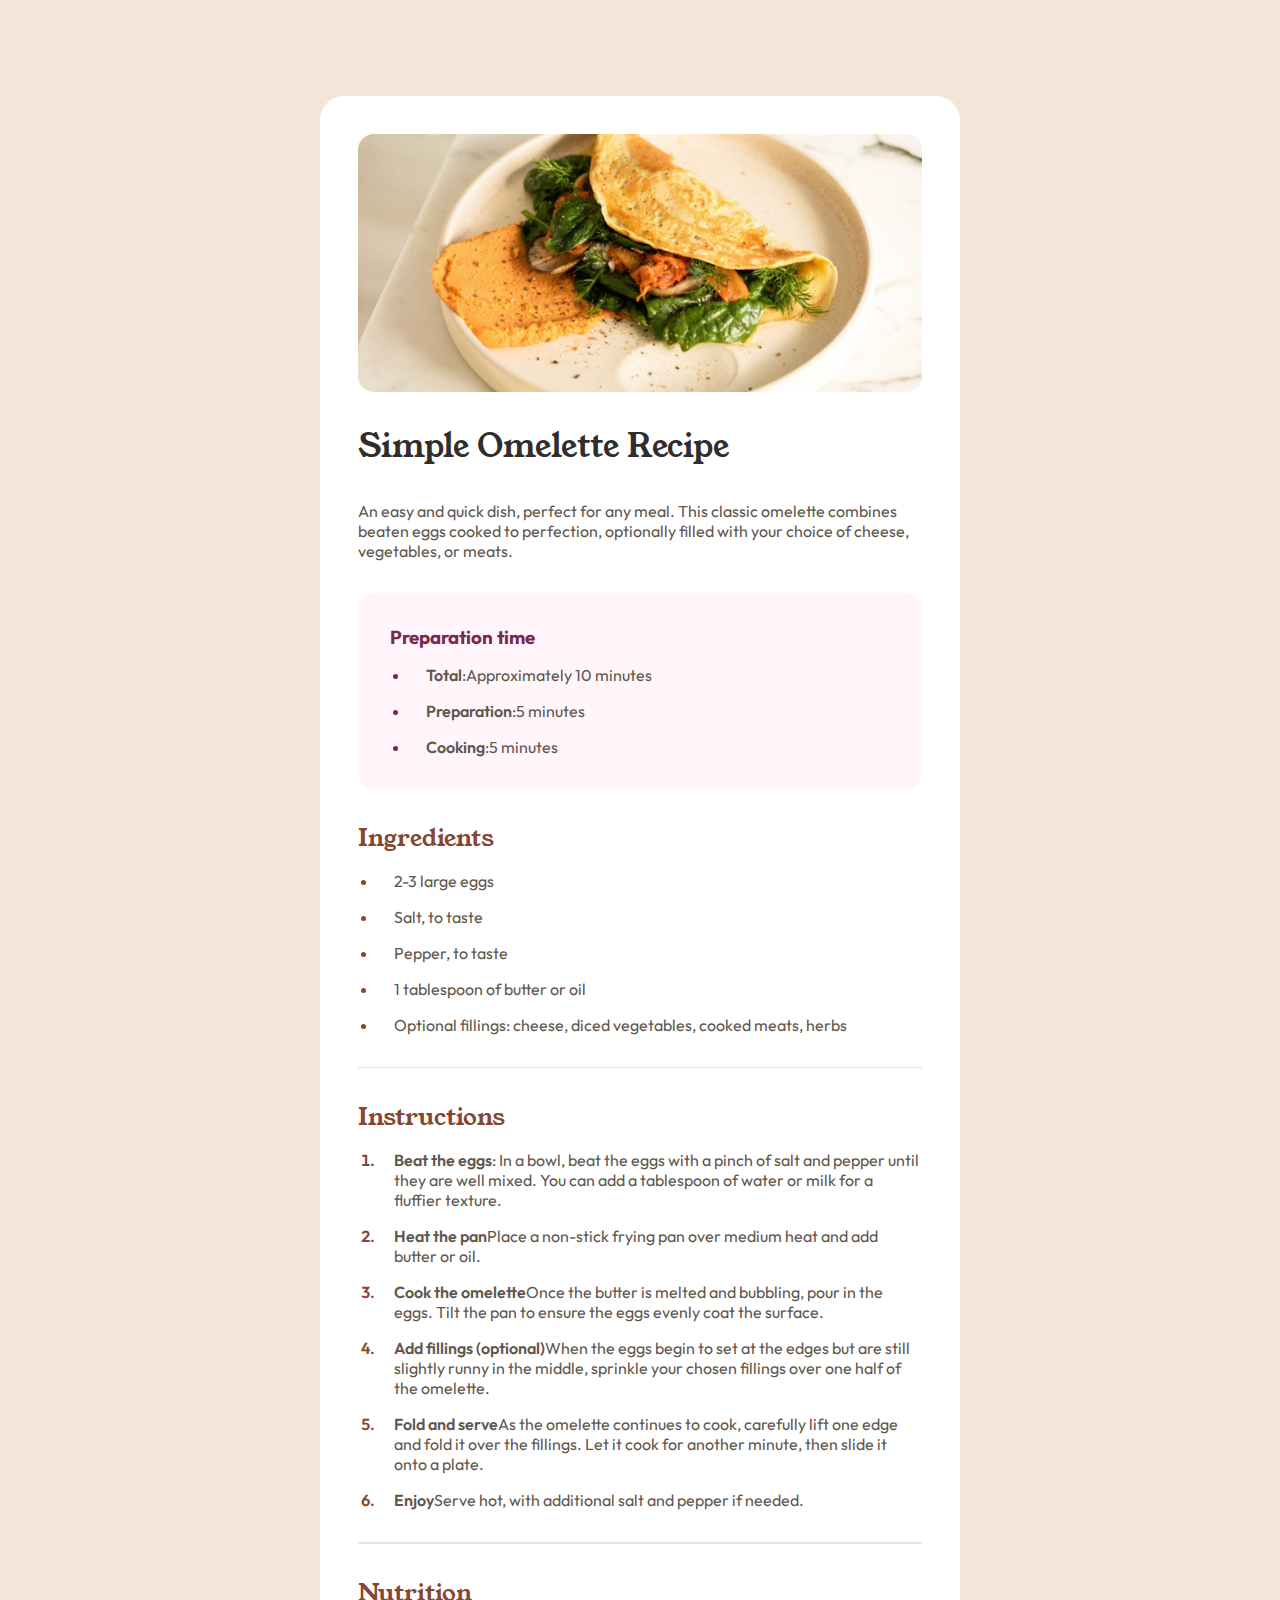
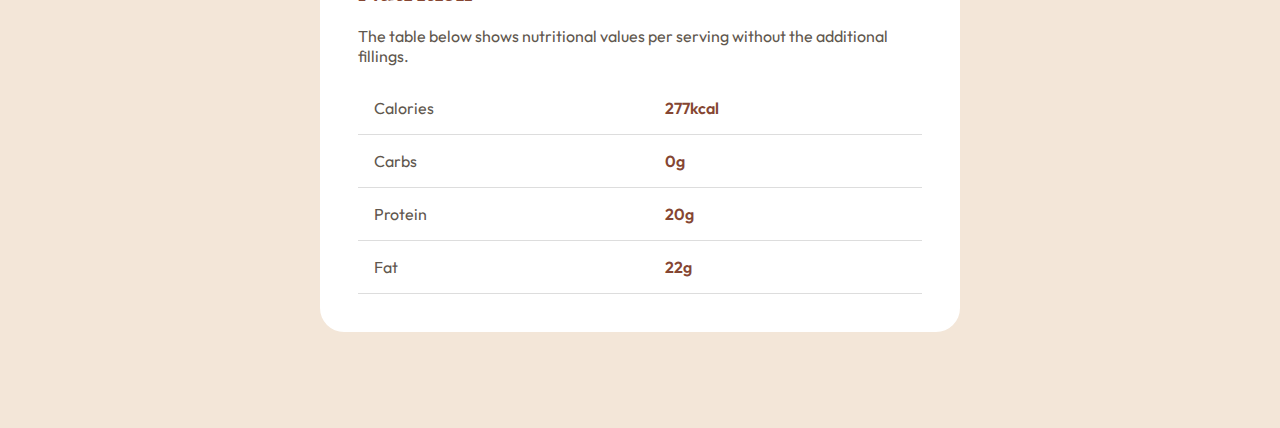
==== recipe-page-main/index.html @ 3f297e90 "CREATE : Recipe page" ====
<!DOCTYPE html>
<html lang="en">
  <head>
    <meta charset="UTF-8" />
    <meta name="viewport" content="width=device-width, initial-scale=1.0" />

    <link
      rel="icon"
      type="image/png"
      sizes="32x32"
      href="./assets/images/favicon-32x32.png"
    />

    <title>Frontend Mentor | Recipe page</title>

    <link rel="stylesheet" href="style.css" />
    <link rel="preconnect" href="https://fonts.googleapis.com" />
    <link rel="preconnect" href="https://fonts.gstatic.com" crossorigin />
    <link
      href="https://fonts.googleapis.com/css2?family=Young+Serif&display=swap"
      rel="stylesheet"
    />
    <link
      href="https://fonts.googleapis.com/css2?family=Outfit:wght@100..900&display=swap"
      rel="stylesheet"
    />
  </head>
  <body>
    <div class="container">
      <img src="./assets/images/image-omelette.jpeg" alt="image-omelette" />
      <div class="container__items">
        <h1>Simple Omelette Recipe</h1>
        <p>
          An easy and quick dish, perfect for any meal. This classic omelette
          combines beaten eggs cooked to perfection, optionally filled with your
          choice of cheese, vegetables, or meats.
        </p>
        <div class="container__items__preparation_time">
          <h3>Preparation time</h3>
          <ul>
            <li><span>Total</span>:Approximately 10 minutes</li>
            <li><span>Preparation</span>:5 minutes</li>
            <li><span>Cooking</span>:5 minutes</li>
          </ul>
        </div>
        <div class="container__items__ingredients">
          <h2>Ingredients</h2>
          <ul>
            <li>2-3 large eggs</li>
            <li>Salt, to taste</li>
            <li>Pepper, to taste</li>
            <li>1 tablespoon of butter or oil</li>
            <li>
              Optional fillings: cheese, diced vegetables, cooked meats, herbs
            </li>
          </ul>
        </div>
        <hr />
        <div class="container__items__instructions">
          <h2>Instructions</h2>
          <ol>
            <li>
              <span>Beat the eggs</span>: In a bowl, beat the eggs with a pinch
              of salt and pepper until they are well mixed. You can add a
              tablespoon of water or milk for a fluffier texture.
            </li>
            <li>
              <span>Heat the pan</span>Place a non-stick frying pan over medium
              heat and add butter or oil.
            </li>
            <li>
              <span>Cook the omelette</span>Once the butter is melted and
              bubbling, pour in the eggs. Tilt the pan to ensure the eggs evenly
              coat the surface.
            </li>
            <li>
              <span>Add fillings (optional)</span>When the eggs begin to set at
              the edges but are still slightly runny in the middle, sprinkle
              your chosen fillings over one half of the omelette.
            </li>
            <li>
              <span>Fold and serve</span>As the omelette continues to cook,
              carefully lift one edge and fold it over the fillings. Let it cook
              for another minute, then slide it onto a plate.
            </li>
            <li>
              <span>Enjoy</span>Serve hot, with additional salt and pepper if
              needed.
            </li>
          </ol>
        </div>
        <hr class="horizontal__styles" />
        <div class="container__items__nutrition">
          <h2>Nutrition</h2>
          <p>
            The table below shows nutritional values per serving without the
            additional fillings.
          </p>
          <table>
            <tr>
              <th class="table__item">Calories</th>
              <th class="table__item__value">277kcal</th>
            </tr>
            <tr>
              <th class="table__item">Carbs</th>
              <th class="table__item__value">0g</th>
            </tr>
            <tr>
              <th class="table__item">Protein</th>
              <th class="table__item__value">20g</th>
            </tr>
            <tr>
              <th class="table__item">Fat</th>
              <th class="table__item__value">22g</th>
            </tr>
          </table>
        </div>
      </div>
    </div>
  </body>
</html>
---- recipe-page-main/style.css ----
* {
  margin: 0;
  padding: 0;
  box-sizing: border-box;
}
body {
  background-color: hsl(30, 54%, 90%);
}
li {
  font-family: outfit, sans-serif;
  color: hsl(30, 10%, 34%);
  font-weight: 400;
  padding-left: 1rem;
  margin-left: 1.2rem;
  padding-top: 1rem;
}
li > span {
  font-weight: 600;
}
hr {
  background-color: #e4e4e4;
  height: 1px;
  border: none;
}
.container {
  display: grid;
  place-items: center;
  gap: 2rem;
  margin: 6rem auto;
  width: 50%;
  background-color: hsl(0, 0%, 100%);
  padding: 2.4rem;
  border-radius: 1.5rem;
}
.container > img {
  width: 100%;
  border-radius: 1rem;
}
.container__items {
  display: flex;
  flex-direction: column;
  gap: 2rem;
}
.container__items h1 {
  color: hsl(24, 5%, 18%);
  font-family: Young Serif, sans-serif;
  font-weight: 400;
}
.container__items > p {
  color: hsl(30, 10%, 34%);
  font-family: outfit, sans-serif;
  font-size: 16px;
}
.container__items h2 {
  color: hsl(14, 45%, 36%);
  font-family: Young Serif, sans-serif;
  font-weight: 400;
}
.container__items__ingredients > ul > li::marker,
.container__items__instructions > ol > li::marker {
  color: hsl(14, 45%, 36%);
  font-weight: 600;
}
.container__items__preparation_time {
  background-color: hsl(330, 100%, 98%);
  border-radius: 1rem;
  padding: 2rem;
  font-family: outfit, sans-serif;
}
.horizontal__styles {
  background-color: #e4e4e4;
  height: 2px;
  border: none;
}
.container__items__preparation_time h3,
.container__items__preparation_time > ul > li::marker {
  color: hsl(332, 51%, 32%);
}
.container__items__nutrition {
  display: flex;
  flex-direction: column;
  gap: 1rem;
}
.container__items__nutrition p {
  font-family: outfit, sans-serif;
  color: hsl(30, 10%, 34%);
}
table {
  font-family: outfit, sans-serif;
  border-collapse: collapse;
}
.table__item {
  color: hsl(30, 10%, 34%);
  font-weight: 400;
  padding: 1rem;
  text-align: start;
}
.table__item__value {
  color: hsl(14, 45%, 36%);
  font-weight: 600;
  padding: 1rem;
  text-align: start;
}
tr {
  border-bottom: 1px solid #ddd;
}

/* for large devices */
@media only screen and (max-width: 1200px) {
  .container {
    width: 50%;
  }
}
/* for medium devices */
@media only screen and (max-width: 900px) {
  .container {
    width: 80%;
  }
}
/* for small devices */
@media only screen and (max-width: 600px) {
  .container {
    width: 100%;
    margin: 0px;
    padding: 0px;
    border-radius: 0px;
  }
  .container__items {
    padding: 2rem;
  }
  .container > img {
    border-radius: 0px;
  }
}
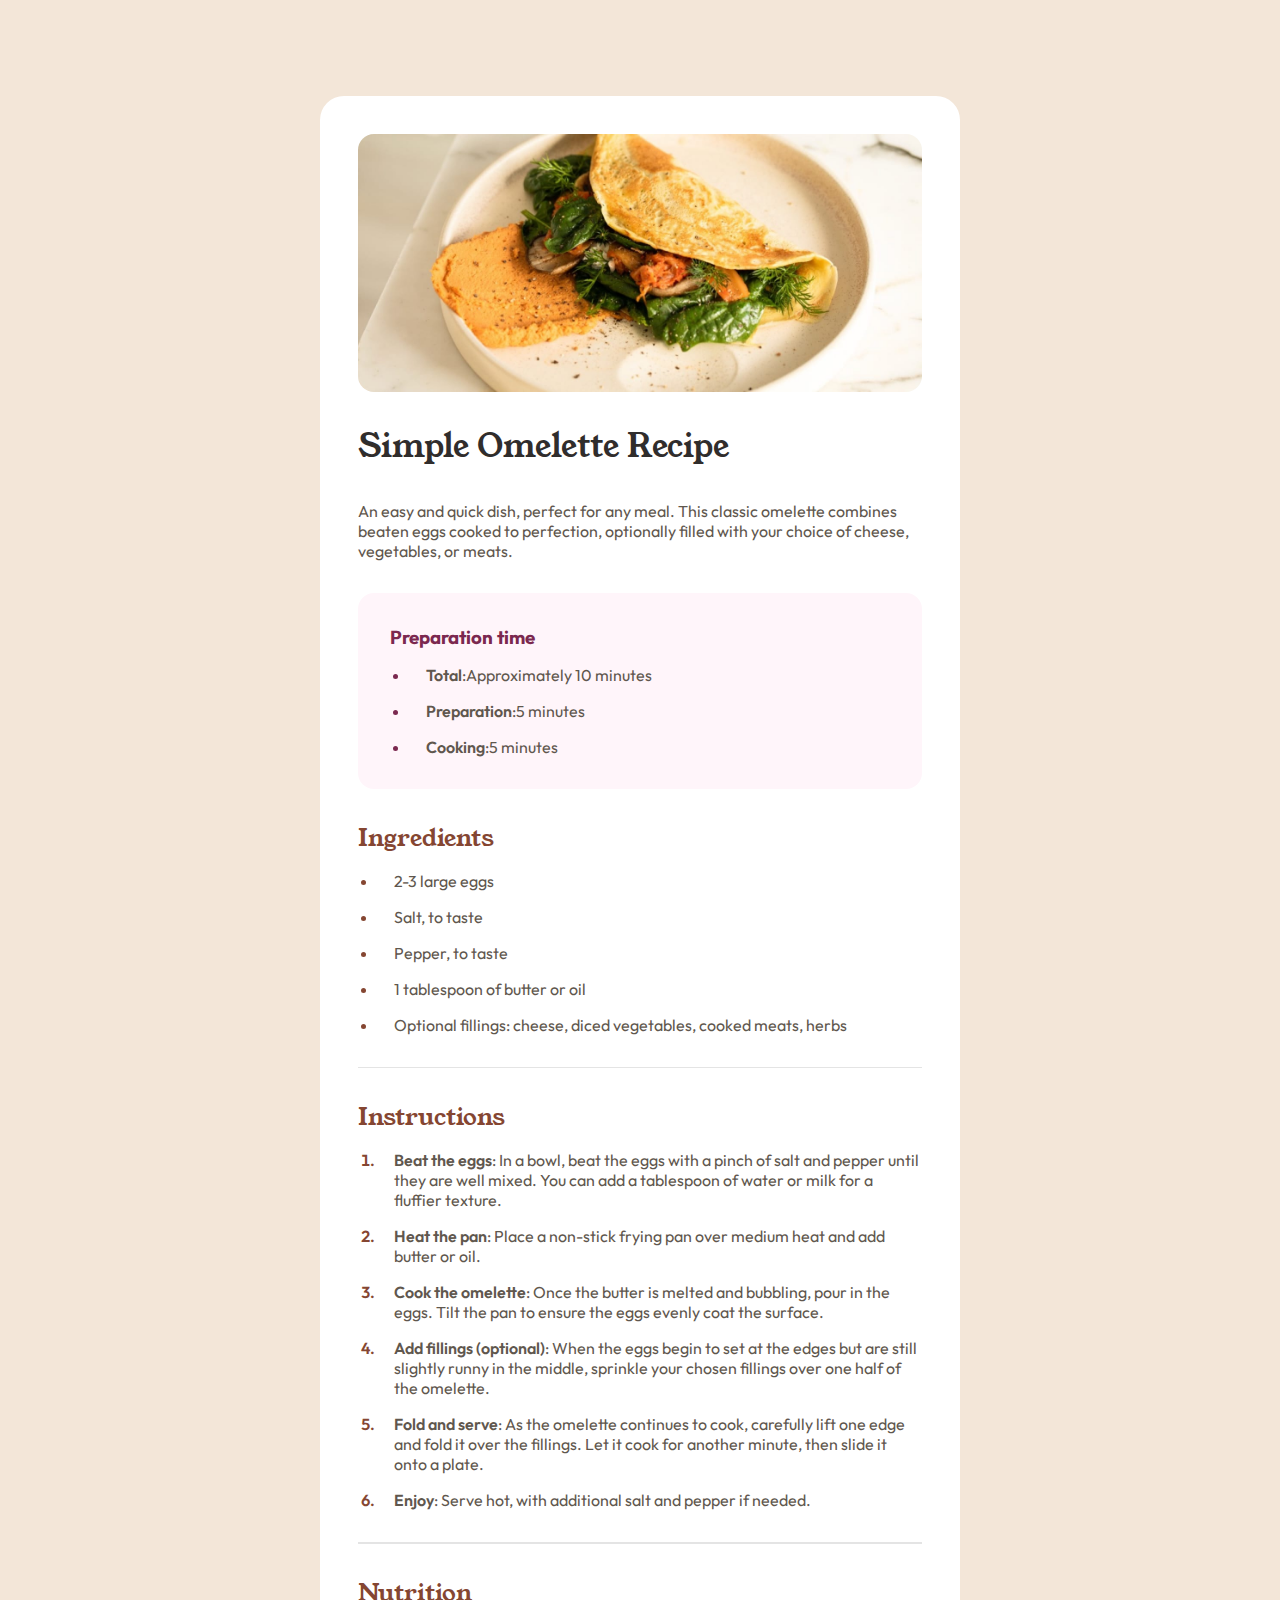
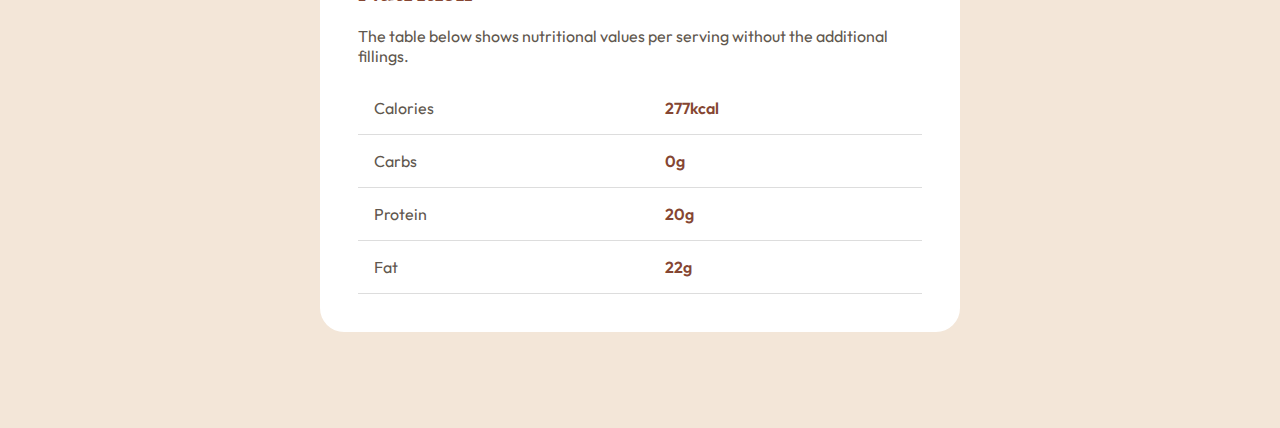
==== commit 2e855fad: "UPDATE : change in content" ====
--- a/recipe-page-main/index.html
+++ b/recipe-page-main/index.html
@@ -65,26 +65,26 @@
               tablespoon of water or milk for a fluffier texture.
             </li>
             <li>
-              <span>Heat the pan</span>Place a non-stick frying pan over medium
-              heat and add butter or oil.
+              <span>Heat the pan</span>: Place a non-stick frying pan over
+              medium heat and add butter or oil.
             </li>
             <li>
-              <span>Cook the omelette</span>Once the butter is melted and
+              <span>Cook the omelette</span>: Once the butter is melted and
               bubbling, pour in the eggs. Tilt the pan to ensure the eggs evenly
               coat the surface.
             </li>
             <li>
-              <span>Add fillings (optional)</span>When the eggs begin to set at
-              the edges but are still slightly runny in the middle, sprinkle
+              <span>Add fillings (optional)</span>: When the eggs begin to set
+              at the edges but are still slightly runny in the middle, sprinkle
               your chosen fillings over one half of the omelette.
             </li>
             <li>
-              <span>Fold and serve</span>As the omelette continues to cook,
+              <span>Fold and serve</span>: As the omelette continues to cook,
               carefully lift one edge and fold it over the fillings. Let it cook
               for another minute, then slide it onto a plate.
             </li>
             <li>
-              <span>Enjoy</span>Serve hot, with additional salt and pepper if
+              <span>Enjoy</span>: Serve hot, with additional salt and pepper if
               needed.
             </li>
           </ol>
